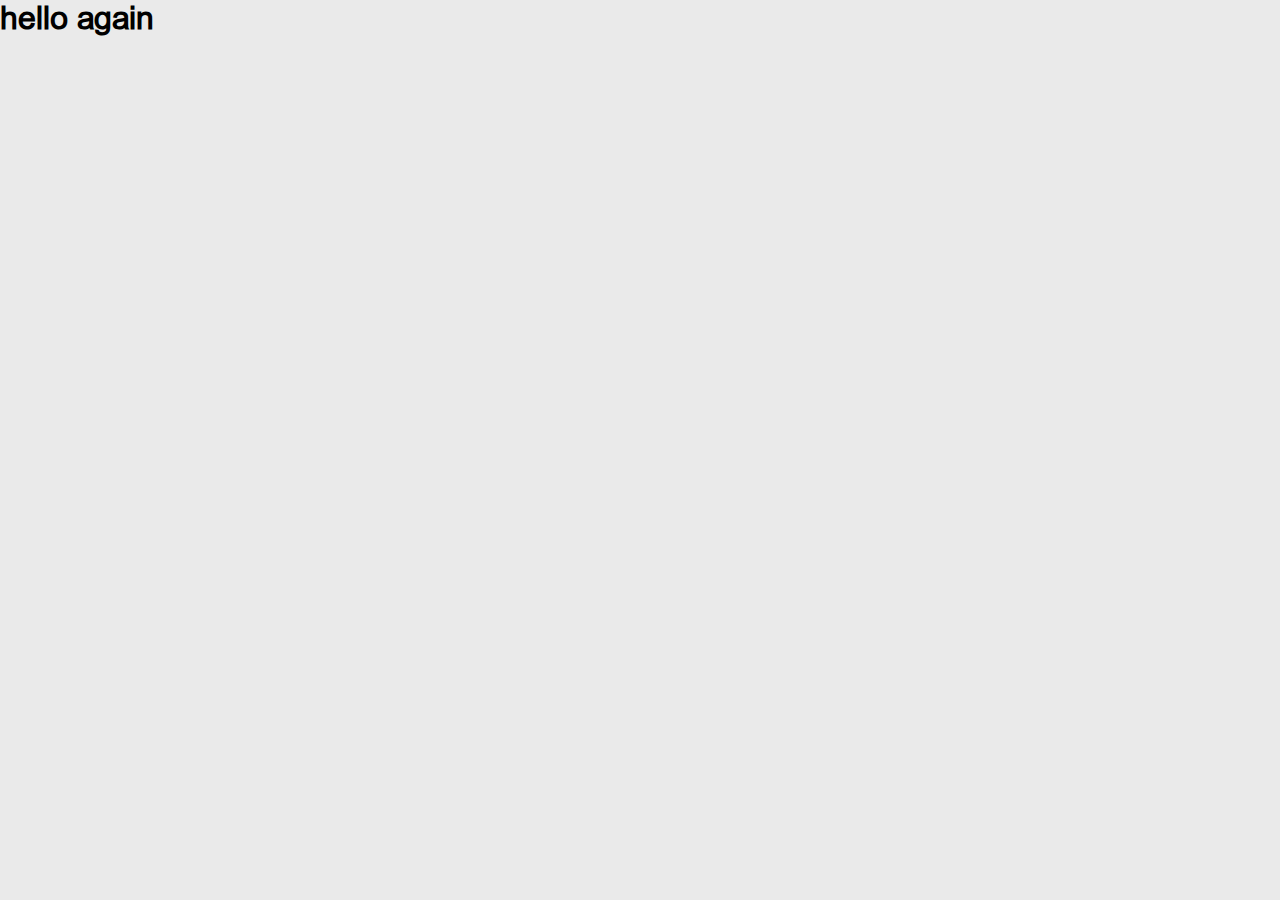
==== pages/Covid/covid.html @ da48a52a "commit" ====
<!DOCTYPE html>
<html lang="en">
  <head>
    <meta charset="UTF-8" />
    <meta http-equiv="X-UA-Compatible" content="IE=edge" />
    <meta name="viewport" content="width=device-width, initial-scale=1.0" />
    <link rel="stylesheet" href="../../common.css" />
    <link rel="stylesheet" href="./covid.css" />
    <title>Covid Page</title>
  </head>
  <body>
    <h1>hello again</h1>
  </body>
</html>
---- common.css ----
@font-face {
  font-family: "BPG Arial";
  src: url(./assets/font/bpg_arial_2009.ttf) format("opentype");
}

* {
  margin: 0;
  padding: 0;
  box-sizing: border-box;
  font-family: "BPG Arial";
}

:root {
  --background: #eaeaea;
  --darkText: #232323;
  --dark: #000000;
  --warning: #626262;
}
body {
  width: 100vw;
  height: 100vh;
  background-color: var(--background);
}
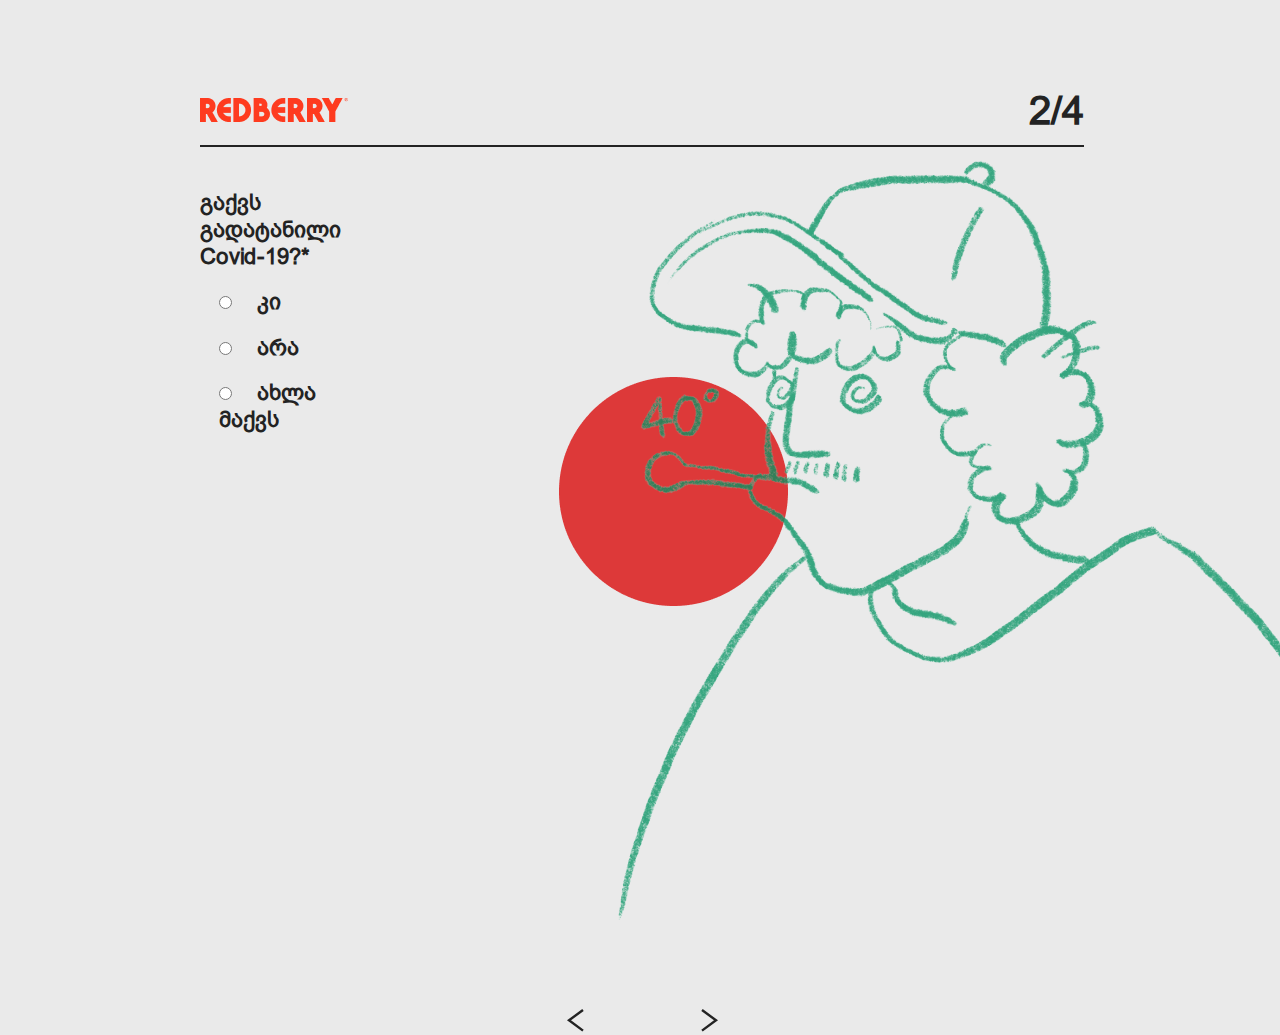
==== commit f1eaa595: "covid page added" ====
--- a/pages/Covid/covid.html
+++ b/pages/Covid/covid.html
@@ -9,6 +9,89 @@
     <title>Covid Page</title>
   </head>
   <body>
-    <h1>hello again</h1>
+    <main>
+      <header>
+        <div class="header-top">
+          <img src="../../assets/title.png" alt="" />
+          <span>2/4</span>
+        </div>
+        <hr />
+      </header>
+      <section class="content">
+        <form>
+
+          <div class="radio-group">
+            <p>გაქვს გადატანილი Covid-19?*</p>
+            <label>
+              <input type="radio"  name="virus" value="yes">
+              <span >კი</span>
+            </label>
+            <label>
+              <input type="radio" name="virus" value="no">
+              <span >არა</span>
+            </label>
+            <label>
+              <input type="radio" name="virus" value="not-sure">
+              <span >ახლა მაქვს</span>
+            </label>
+          </div>
+
+          <div class="radio-group" id="tested-radio-group" style="display: none;">
+            <p>ანტისხეულების ტესტი გაქვს გაკეთებული?*</p>
+            <label>
+              <input type="radio" id="tested-yes" name="tested" value="yes">
+              <span >კი</span>
+            </label>
+            <label>
+              <input type="radio" id="tested-no" name="tested" value="no">
+              <span >არა</span>
+            </label>
+           
+          </div>
+          <div class="tested-info"></div>
+
+          
+
+       
+
+
+
+         
+
+
+
+        </form>
+        <img src="../../assets/temperature.png" alt="" class="info-img" />
+      </section>
+      <div class="button-box">
+        <button class="previous-btn">
+          <svg width="18" height="23" viewBox="0 0 18 23" fill="none" xmlns="http://www.w3.org/2000/svg">
+            <path d="M17 1L3 11.3158L17 21.6316" stroke="#232323" stroke-width="2.4"/>
+            </svg>
+            <path
+              d="M1 1L15 11.3158L1 21.6316"
+              stroke="#232323"
+              stroke-width="2.4"
+            />
+          </svg>
+        </button>
+        <button class="next-btn" >
+          <svg
+            width="18"
+            height="23"
+            viewBox="0 0 18 23"
+            fill="none"
+            xmlns="http://www.w3.org/2000/svg"
+          >
+            <path
+              d="M1 1L15 11.3158L1 21.6316"
+              stroke="#232323"
+              stroke-width="2.4"
+            />
+          </svg>
+        </button>
+      </div>
+    </main>
+    <script src="./covid.js"></script>
   </body>
 </html>
--- a/common.css
+++ b/common.css
@@ -15,6 +15,7 @@
   --darkText: #232323;
   --dark: #000000;
   --warning: #626262;
+  --error: #f15524;
 }
 body {
   width: 100vw;
--- a/pages/Covid/covid.css
+++ b/pages/Covid/covid.css
@@ -0,0 +1,129 @@
+main {
+  width: 100%;
+  height: 100%;
+  padding: 90px 196px 104px 200px;
+  display: flex;
+  flex-direction: column;
+}
+
+header,
+.header-top {
+  width: 100%;
+}
+.header-top {
+  display: flex;
+  justify-content: space-between;
+  align-items: center;
+}
+.header-top span {
+  font-weight: 700;
+  font-size: 40px;
+  line-height: 40px;
+  color: var(--darkText);
+}
+header hr {
+  border: 1.8px solid var(--darkText);
+  margin-top: 15px;
+}
+.content {
+  display: flex;
+}
+form {
+  display: flex;
+  flex-direction: column;
+  margin-top: 42px;
+}
+form label {
+  font-weight: 700;
+  font-size: 22px;
+  line-height: 26.55px;
+  color: var(--darkText);
+  /* margin-top: 47px; */
+}
+form {
+  width: 800px;
+}
+
+form hr {
+  margin-top: 111px;
+  width: 237px;
+  border: 0.8px solid var(--dark);
+}
+#mandatoryPar {
+  margin-top: 20px;
+}
+.info-img {
+  margin-left: 137px;
+  margin-top: -30px;
+}
+form p {
+  font-weight: 700;
+  font-size: 16px;
+  line-height: 19px;
+  color: var(--warning);
+}
+.next-btn {
+  background: transparent;
+  border: none;
+  cursor: pointer;
+}
+.error-box {
+  width: fit-content;
+  height: 20px;
+  margin-bottom: 27px;
+}
+.error {
+  font-weight: 400;
+  font-size: 16px;
+  line-height: 19.31px;
+  color: var(--error);
+}
+
+.button-box {
+  width: 100%;
+  display: flex;
+  justify-content: center;
+  gap: 117px;
+}
+
+.previous-btn {
+  background: transparent;
+  border: none;
+  cursor: pointer;
+}
+
+.next-btn {
+  background: transparent;
+  border: none;
+  cursor: pointer;
+}
+
+.radio-group {
+  display: flex;
+  flex-direction: column;
+  gap: 19px;
+  margin-bottom: 46px;
+}
+.radio-group p {
+  font-weight: 700;
+  font-size: 22px;
+  line-height: 27px;
+  color: var(--darkText);
+}
+.radio-group span {
+  padding-left: 19px;
+}
+.radio-group label {
+  padding-left: 19px;
+}
+
+input[type="radio"] {
+  accent-color: var(--darkText);
+}
+
+.tested-info p {
+  font-weight: 700;
+  font-size: 22px;
+  line-height: 27px;
+  color: var(--darkText);
+}
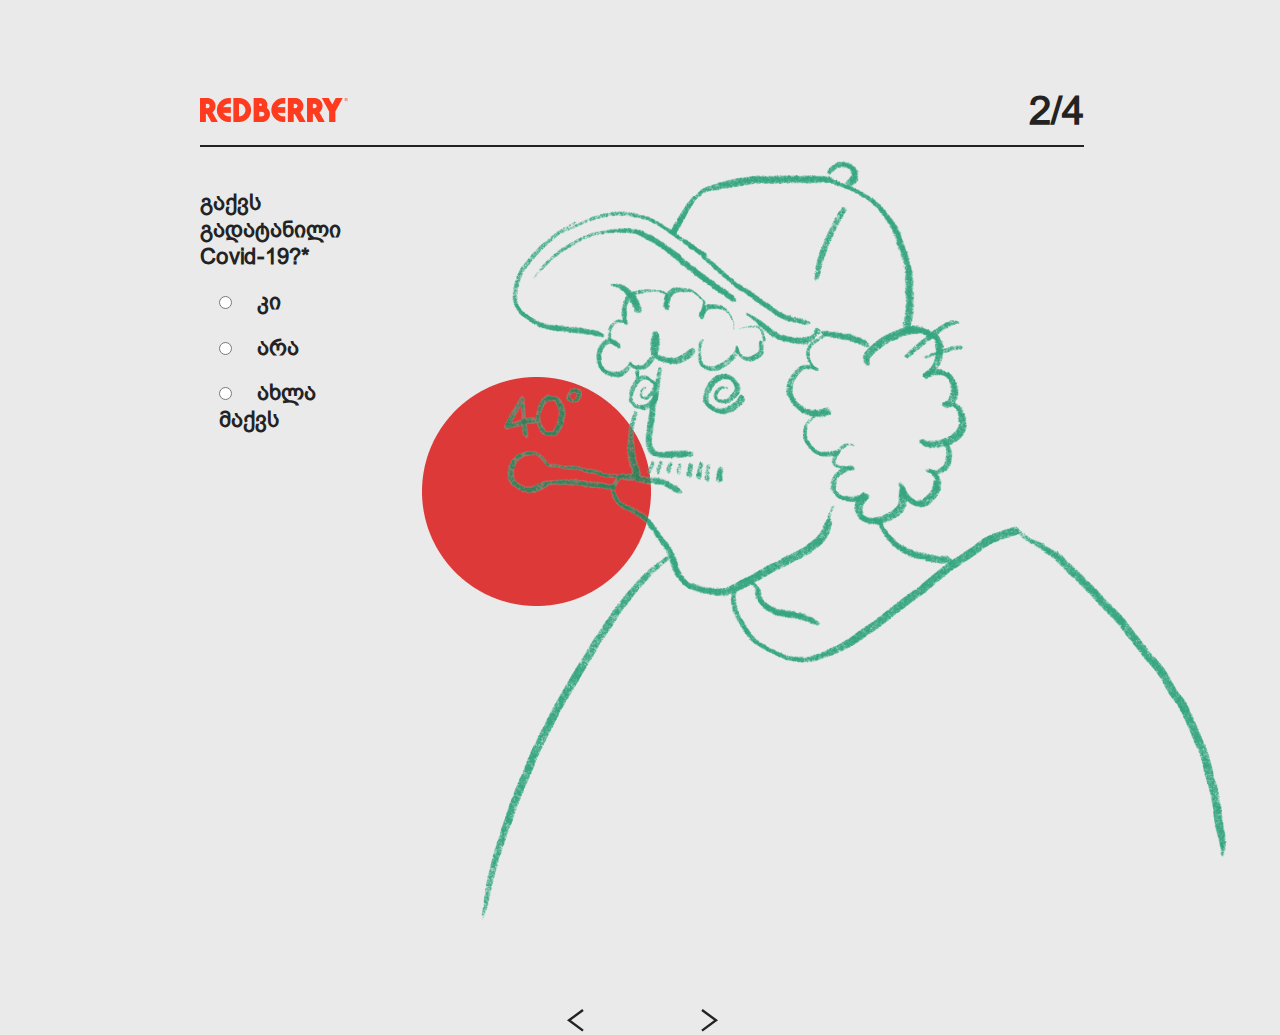
==== commit c82d33fa: "covid and office pages added" ====
--- a/pages/Covid/covid.html
+++ b/pages/Covid/covid.html
@@ -31,7 +31,7 @@
               <span >არა</span>
             </label>
             <label>
-              <input type="radio" name="virus" value="not-sure">
+              <input type="radio" name="virus" value="currently">
               <span >ახლა მაქვს</span>
             </label>
           </div>
@@ -51,15 +51,6 @@
           <div class="tested-info"></div>
 
           
-
-       
-
-
-
-         
-
-
-
         </form>
         <img src="../../assets/temperature.png" alt="" class="info-img" />
       </section>
--- a/common.css
+++ b/common.css
@@ -16,6 +16,8 @@
   --dark: #000000;
   --warning: #626262;
   --error: #f15524;
+  --navy: #208298;
+  --white: #ffffff;
 }
 body {
   width: 100vw;
--- a/pages/Covid/covid.css
+++ b/pages/Covid/covid.css
@@ -53,7 +53,6 @@
   margin-top: 20px;
 }
 .info-img {
-  margin-left: 137px;
   margin-top: -30px;
 }
 form p {
@@ -126,4 +125,10 @@
   font-size: 22px;
   line-height: 27px;
   color: var(--darkText);
+  margin-bottom: 29px;
 }
+.tested-info input {
+  width: 513px;
+  height: 50px;
+  margin-bottom: 25px;
+}
